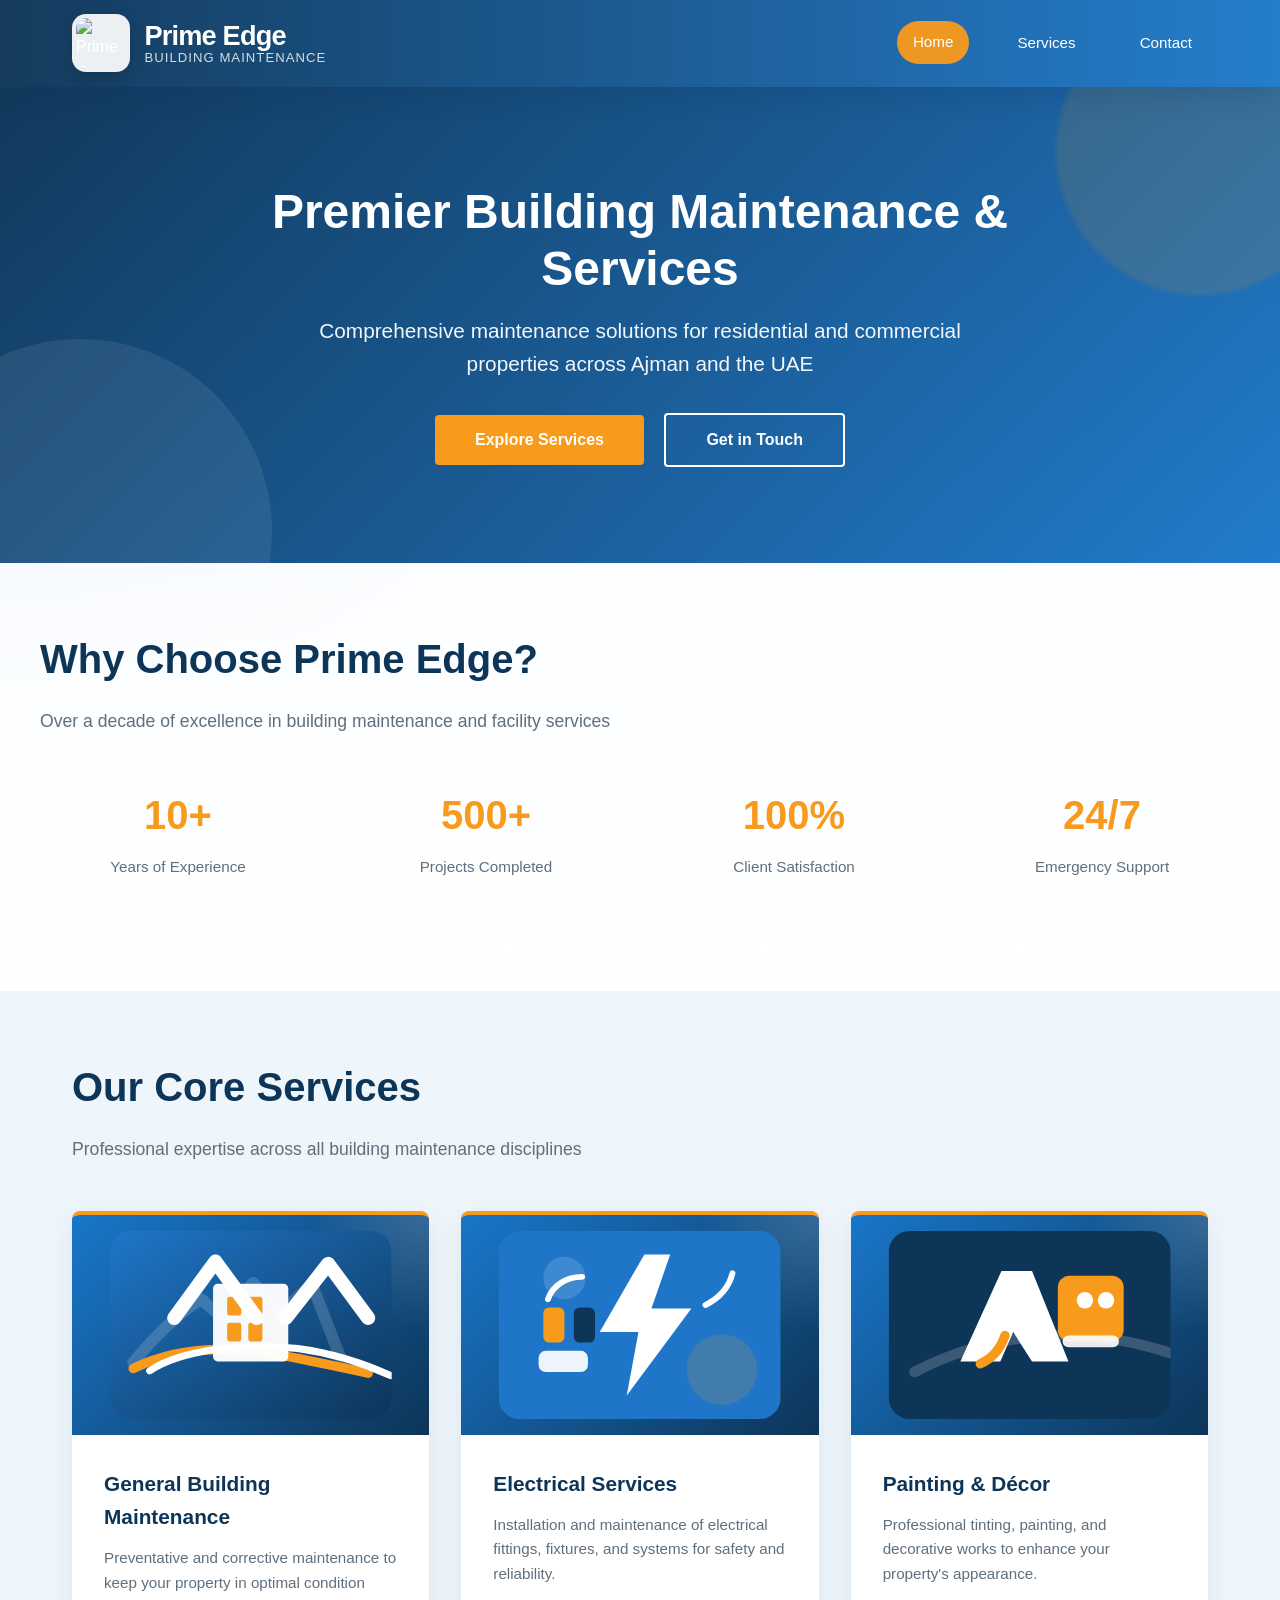
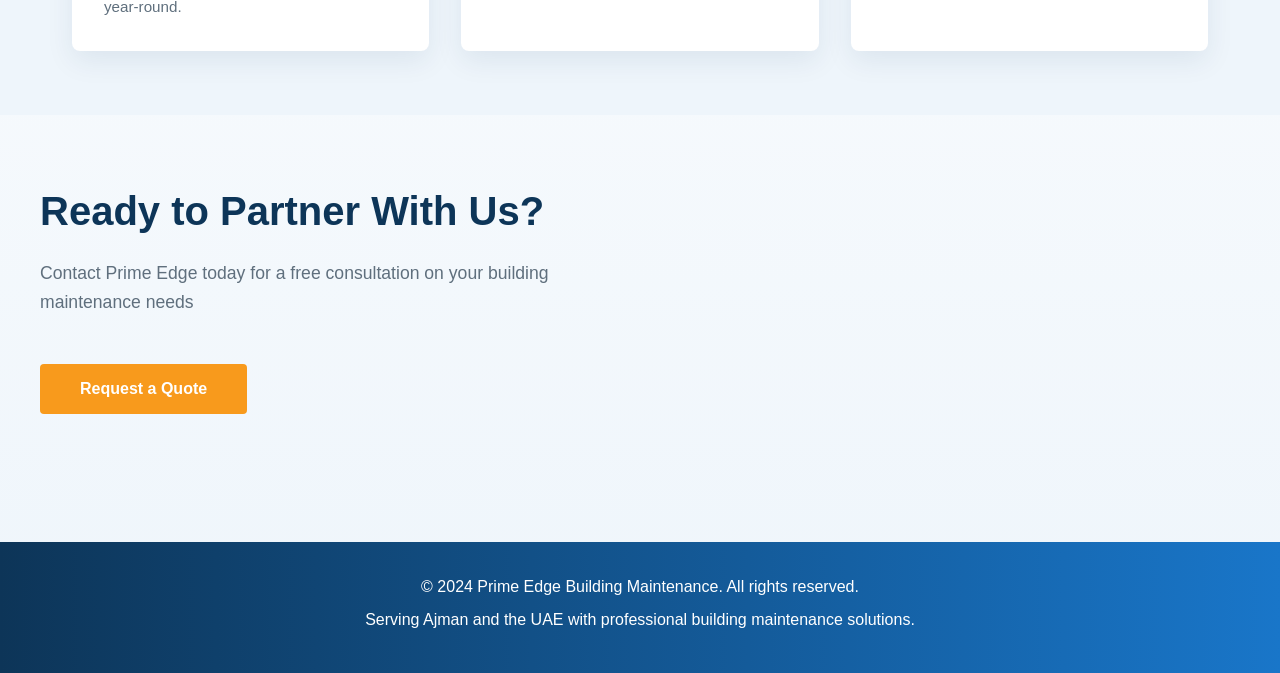
==== index.html @ 80a709a0 "Add files via upload" ====
<!DOCTYPE html>
<html lang="en">
<head>
    <meta charset="UTF-8">
    <meta name="viewport" content="width=device-width, initial-scale=1.0">
    <title>Prime Edge - Building Maintenance & Services in Ajman, UAE</title>
    <style>
        * {
            margin: 0;
            padding: 0;
            box-sizing: border-box;
        }

        :root {
            --primary-dark: #0d3558;
            --primary-blue: #1976c9;
            --accent-orange: #f89a1c;
            --accent-light: #ffb347;
            --text-dark: #183042;
            --text-light: #5f6f7d;
            --bg-light: #eef5fb;
            --bg-white: #ffffff;
            --border-color: #d7e3ee;
        }

        body {
            font-family: -apple-system, BlinkMacSystemFont, 'Segoe UI', 'Roboto', 'Oxygen', 'Ubuntu', 'Cantarell', sans-serif;
            line-height: 1.6;
            color: var(--text-dark);
            background:
                radial-gradient(circle at top left, rgba(25, 118, 201, 0.08), transparent 28%),
                radial-gradient(circle at top right, rgba(248, 154, 28, 0.1), transparent 22%),
                linear-gradient(180deg, #f7fbff 0%, #ffffff 42%, #eef5fb 100%);
        }

        header {
            background: linear-gradient(90deg, rgba(13, 53, 88, 0.97), rgba(25, 118, 201, 0.95));
            color: white;
            padding: 0.9rem 0;
            position: sticky;
            top: 0;
            z-index: 100;
            box-shadow: 0 8px 24px rgba(13, 53, 88, 0.18);
            backdrop-filter: blur(10px);
        }

        .header-content {
            max-width: 1200px;
            margin: 0 auto;
            padding: 0 2rem;
            display: flex;
            justify-content: space-between;
            align-items: center;
            gap: 1.5rem;
        }

        .logo {
            display: flex;
            align-items: center;
            gap: 0.9rem;
            min-width: 0;
        }

        .logo img {
            width: 58px;
            height: 58px;
            object-fit: contain;
            border-radius: 14px;
            background: rgba(255, 255, 255, 0.92);
            padding: 4px;
            box-shadow: 0 4px 16px rgba(0, 0, 0, 0.18);
        }

        .logo-text {
            display: flex;
            flex-direction: column;
            line-height: 1.05;
        }

        .logo-text span {
            font-size: 1.7rem;
            font-weight: 800;
            letter-spacing: -0.03em;
        }

        .logo-text small {
            font-size: 0.82rem;
            opacity: 0.82;
            letter-spacing: 0.08em;
            text-transform: uppercase;
        }

        nav {
            display: flex;
            gap: 2rem;
        }

        nav a {
            color: white;
            text-decoration: none;
            padding: 0.6rem 1rem;
            border-radius: 999px;
            transition: background 0.3s ease, transform 0.2s ease;
            cursor: pointer;
            border: none;
            background: none;
            font-size: 0.95rem;
        }

        nav a:hover, nav a.active {
            background: rgba(248, 154, 28, 0.95);
            transform: translateY(-1px);
        }

        .page {
            display: none;
            animation: fadeIn 0.3s ease-in;
        }

        .page.active {
            display: block;
        }

        @keyframes fadeIn {
            from { opacity: 0; }
            to { opacity: 1; }
        }

        /* Hero Section */
        .hero {
            position: relative;
            overflow: hidden;
            background:
                linear-gradient(135deg, rgba(13, 53, 88, 0.98) 0%, rgba(25, 118, 201, 0.96) 100%);
            color: white;
            padding: 6rem 2rem;
            text-align: center;
        }

        .hero::before,
        .hero::after {
            content: '';
            position: absolute;
            inset: auto;
            border-radius: 999px;
            pointer-events: none;
        }

        .hero::before {
            width: 18rem;
            height: 18rem;
            background: rgba(248, 154, 28, 0.13);
            right: -4rem;
            top: -5rem;
            filter: blur(2px);
        }

        .hero::after {
            width: 24rem;
            height: 24rem;
            background: rgba(255, 255, 255, 0.08);
            left: -7rem;
            bottom: -10rem;
        }

        .hero-content {
            position: relative;
            z-index: 1;
        }

        .hero-content {
            max-width: 900px;
            margin: 0 auto;
        }

        .hero h1 {
            font-size: 3rem;
            margin-bottom: 1rem;
            font-weight: 700;
            line-height: 1.2;
        }

        .hero p {
            font-size: 1.3rem;
            margin-bottom: 2rem;
            opacity: 0.95;
            max-width: 700px;
            margin-left: auto;
            margin-right: auto;
        }

        .cta-button {
            display: inline-block;
            background: var(--accent-orange);
            color: white;
            padding: 1rem 2.5rem;
            border-radius: 4px;
            text-decoration: none;
            font-weight: 600;
            border: none;
            cursor: pointer;
            transition: background 0.3s ease, transform 0.2s ease;
            font-size: 1rem;
        }

        .cta-button:hover {
            background: #d85a1b;
            transform: translateY(-2px);
        }

        .cta-button.secondary {
            background: transparent;
            border: 2px solid white;
            margin-left: 1rem;
        }

        .cta-button.secondary:hover {
            background: rgba(255,255,255,0.1);
        }

        /* Main Content */
        .container {
            max-width: 1200px;
            margin: 0 auto;
            padding: 0 2rem;
        }

        .section {
            padding: 4rem 0;
        }

        .section.alt-bg {
            background: var(--bg-light);
        }

        .section-title {
            font-size: 2.5rem;
            margin-bottom: 1rem;
            color: var(--primary-dark);
            font-weight: 700;
        }

        .section-subtitle {
            font-size: 1.1rem;
            color: var(--text-light);
            margin-bottom: 3rem;
            max-width: 600px;
        }

        /* Services Grid */
        .services-grid {
            display: grid;
            grid-template-columns: repeat(auto-fit, minmax(300px, 1fr));
            gap: 2rem;
            margin-top: 2rem;
        }

        .service-card {
            background: white;
            border-radius: 8px;
            overflow: hidden;
            box-shadow: 0 10px 28px rgba(13, 53, 88, 0.08);
            transition: transform 0.3s ease, box-shadow 0.3s ease;
            border-top: 4px solid var(--accent-orange);
        }

        .service-card:hover {
            transform: translateY(-4px);
            box-shadow: 0 8px 20px rgba(0,0,0,0.12);
        }

        .service-image {
            width: 100%;
            height: 220px;
            background:
                radial-gradient(circle at top right, rgba(255, 255, 255, 0.16), transparent 28%),
                linear-gradient(135deg, var(--primary-blue) 0%, var(--primary-dark) 100%);
            display: flex;
            align-items: center;
            justify-content: center;
            padding: 1rem;
        }

        .service-image svg {
            width: 100%;
            height: 100%;
            display: block;
        }

        .service-content {
            padding: 2rem;
        }

        .service-content h3 {
            color: var(--primary-dark);
            margin-bottom: 0.8rem;
            font-size: 1.3rem;
        }

        .service-content p {
            color: var(--text-light);
            font-size: 0.95rem;
            line-height: 1.6;
        }

        /* Quick Stats */
        .stats {
            display: grid;
            grid-template-columns: repeat(auto-fit, minmax(200px, 1fr));
            gap: 2rem;
            margin: 3rem 0;
        }

        .stat {
            text-align: center;
        }

        .stat-number {
            font-size: 2.5rem;
            font-weight: 700;
            color: var(--accent-orange);
            margin-bottom: 0.5rem;
        }

        .stat-label {
            color: var(--text-light);
            font-size: 0.95rem;
        }

        /* Contact Form */
        .contact-form {
            max-width: 600px;
            margin: 2rem 0;
        }

        .form-group {
            margin-bottom: 1.5rem;
        }

        .form-group label {
            display: block;
            margin-bottom: 0.5rem;
            color: var(--primary-dark);
            font-weight: 500;
        }

        .form-group input,
        .form-group textarea {
            width: 100%;
            padding: 0.8rem;
            border: 1px solid var(--border-color);
            border-radius: 4px;
            font-family: inherit;
            font-size: 1rem;
            transition: border-color 0.3s ease;
        }

        .form-group input:focus,
        .form-group textarea:focus {
            outline: none;
            border-color: var(--accent-orange);
            box-shadow: 0 0 0 2px rgba(232, 116, 47, 0.1);
        }

        .form-group textarea {
            resize: vertical;
            min-height: 120px;
        }

        /* Contact Info */
        .contact-info {
            display: grid;
            grid-template-columns: repeat(auto-fit, minmax(280px, 1fr));
            gap: 2rem;
            margin: 3rem 0;
        }

        .info-card {
            background: rgba(255, 255, 255, 0.9);
            padding: 2rem;
            border-radius: 14px;
            border: 1px solid rgba(25, 118, 201, 0.12);
            border-top: 3px solid var(--accent-orange);
            box-shadow: 0 8px 24px rgba(13, 53, 88, 0.06);
        }

        .info-card h3 {
            color: var(--primary-dark);
            margin-bottom: 1rem;
        }

        .info-card p {
            color: var(--text-light);
            margin-bottom: 0.5rem;
        }

        .info-card a {
            color: var(--accent-orange);
            text-decoration: none;
        }

        .info-card a:hover {
            text-decoration: underline;
        }

        /* Map */
        .map-container {
            margin-top: 2rem;
            border-radius: 14px;
            overflow: hidden;
            box-shadow: 0 12px 28px rgba(13, 53, 88, 0.1);
        }

        .map-container iframe {
            width: 100%;
            height: 400px;
            border: none;
        }

        /* Footer */
        footer {
            background: linear-gradient(90deg, var(--primary-dark), var(--primary-blue));
            color: white;
            text-align: center;
            padding: 2rem;
            margin-top: 4rem;
        }

        footer p {
            margin-bottom: 0.5rem;
        }

        footer a {
            color: var(--accent-orange);
            text-decoration: none;
        }

        footer a:hover {
            text-decoration: underline;
        }

        /* Responsive */
        @media (max-width: 768px) {
            .header-content {
                flex-direction: column;
            }

            .logo-text span {
                font-size: 1.4rem;
            }

            .hero h1 {
                font-size: 2rem;
            }

            .hero p {
                font-size: 1rem;
            }

            nav {
                gap: 0.5rem;
                flex-wrap: wrap;
                justify-content: center;
            }

            nav a {
                padding: 0.4rem 0.8rem;
                font-size: 0.85rem;
            }

            .section-title {
                font-size: 1.8rem;
            }

            .cta-button.secondary {
                display: block;
                margin-left: 0;
                margin-top: 1rem;
            }

            .two-column {
                grid-template-columns: 1fr;
                gap: 2rem;
            }
        }

        @media (max-width: 480px) {
            .hero {
                padding: 3rem 1rem;
            }

            .hero h1 {
                font-size: 1.5rem;
            }

            .section {
                padding: 2rem 0;
            }
        }

        .success-message {
            background: #d4edda;
            color: #155724;
            padding: 1rem;
            border-radius: 4px;
            margin-bottom: 1rem;
            display: none;
        }

        .two-column {
            display: grid;
            grid-template-columns: minmax(0, 1fr) minmax(0, 1fr);
            gap: 3rem;
            align-items: start;
        }

        .service-icon {
            color: white;
        }
    </style>
</head>
<body>
    <header>
        <div class="header-content">
            <div class="logo">
                <img src="logo.png" alt="Prime Edge logo">
                <div class="logo-text">
                    <span>Prime Edge</span>
                    <small>Building Maintenance</small>
                </div>
            </div>
            <nav>
                <a class="nav-link active" data-page="home">Home</a>
                <a class="nav-link" data-page="services">Services</a>
                <a class="nav-link" data-page="contact">Contact</a>
            </nav>
        </div>
    </header>

    <!-- HOME PAGE -->
    <div id="home" class="page active">
        <section class="hero">
            <div class="hero-content">
                <h1>Premier Building Maintenance & Services</h1>
                <p>Comprehensive maintenance solutions for residential and commercial properties across Ajman and the UAE</p>
                <button class="cta-button" onclick="showPage('services')">Explore Services</button>
                <button class="cta-button secondary" onclick="showPage('contact')">Get in Touch</button>
            </div>
        </section>

        <section class="section container">
            <h2 class="section-title">Why Choose Prime Edge?</h2>
            <p class="section-subtitle">Over a decade of excellence in building maintenance and facility services</p>
            
            <div class="stats">
                <div class="stat">
                    <div class="stat-number">10+</div>
                    <div class="stat-label">Years of Experience</div>
                </div>
                <div class="stat">
                    <div class="stat-number">500+</div>
                    <div class="stat-label">Projects Completed</div>
                </div>
                <div class="stat">
                    <div class="stat-number">100%</div>
                    <div class="stat-label">Client Satisfaction</div>
                </div>
                <div class="stat">
                    <div class="stat-number">24/7</div>
                    <div class="stat-label">Emergency Support</div>
                </div>
            </div>
        </section>

        <section class="section alt-bg">
            <div class="container">
                <h2 class="section-title">Our Core Services</h2>
                <p class="section-subtitle">Professional expertise across all building maintenance disciplines</p>
                
                <div class="services-grid">
                    <div class="service-card">
                        <div class="service-image">
                            <svg class="service-icon" viewBox="0 0 240 160" aria-hidden="true">
                                <use href="#icon-building"></use>
                            </svg>
                        </div>
                        <div class="service-content">
                            <h3>General Building Maintenance</h3>
                            <p>Preventative and corrective maintenance to keep your property in optimal condition year-round.</p>
                        </div>
                    </div>

                    <div class="service-card">
                        <div class="service-image">
                            <svg class="service-icon" viewBox="0 0 240 160" aria-hidden="true">
                                <use href="#icon-electrical"></use>
                            </svg>
                        </div>
                        <div class="service-content">
                            <h3>Electrical Services</h3>
                            <p>Installation and maintenance of electrical fittings, fixtures, and systems for safety and reliability.</p>
                        </div>
                    </div>

                    <div class="service-card">
                        <div class="service-image">
                            <svg class="service-icon" viewBox="0 0 240 160" aria-hidden="true">
                                <use href="#icon-decor"></use>
                            </svg>
                        </div>
                        <div class="service-content">
                            <h3>Painting & Décor</h3>
                            <p>Professional tinting, painting, and decorative works to enhance your property's appearance.</p>
                        </div>
                    </div>
                </div>
            </div>
        </section>

        <section class="section container">
            <h2 class="section-title">Ready to Partner With Us?</h2>
            <p class="section-subtitle">Contact Prime Edge today for a free consultation on your building maintenance needs</p>
            <button class="cta-button" onclick="showPage('contact')">Request a Quote</button>
        </section>
    </div>

    <!-- SERVICES PAGE -->
    <div id="services" class="page">
        <section class="hero">
            <div class="hero-content">
                <h1>Our Comprehensive Services</h1>
                <p>Full-spectrum building maintenance and facility services tailored to your needs</p>
            </div>
        </section>

        <section class="section container">
            <h2 class="section-title">Complete Service Portfolio</h2>
            <p class="section-subtitle">Professional solutions for every aspect of building maintenance</p>
            
            <div class="services-grid">
                <div class="service-card">
                    <div class="service-image">
                        <svg class="service-icon" viewBox="0 0 240 160" aria-hidden="true">
                            <use href="#icon-building"></use>
                        </svg>
                    </div>
                    <div class="service-content">
                        <h3>Buildings Maintenance</h3>
                        <p>Comprehensive maintenance programs including structural inspections, repairs, and preventative services to extend your property's lifespan.</p>
                    </div>
                </div>

                <div class="service-card">
                    <div class="service-image">
                        <svg class="service-icon" viewBox="0 0 240 160" aria-hidden="true">
                            <use href="#icon-electrical"></use>
                        </svg>
                    </div>
                    <div class="service-content">
                        <h3>Electrical Fittings & Fixtures</h3>
                        <p>Expert installation and maintenance of lighting, switches, outlets, and all electrical components for safety and efficiency.</p>
                    </div>
                </div>

                <div class="service-card">
                    <div class="service-image">
                        <svg class="service-icon" viewBox="0 0 240 160" aria-hidden="true">
                            <use href="#icon-decor"></use>
                        </svg>
                    </div>
                    <div class="service-content">
                        <h3>Décor Works</h3>
                        <p>Interior and exterior decorative services including design consultation, material selection, and professional installation.</p>
                    </div>
                </div>

                <div class="service-card">
                    <div class="service-image">
                        <svg class="service-icon" viewBox="0 0 240 160" aria-hidden="true">
                            <use href="#icon-electromechanical"></use>
                        </svg>
                    </div>
                    <div class="service-content">
                        <h3>Electromechanical Equipment</h3>
                        <p>Installation and maintenance of complex electromechanical systems, ensuring optimal performance and compliance with standards.</p>
                    </div>
                </div>

                <div class="service-card">
                    <div class="service-image">
                        <svg class="service-icon" viewBox="0 0 240 160" aria-hidden="true">
                            <use href="#icon-tiling"></use>
                        </svg>
                    </div>
                    <div class="service-content">
                        <h3>Floor & Wall Tiling Works</h3>
                        <p>Professional tiling installation in kitchens, bathrooms, and living areas with precision craftsmanship and quality finishes.</p>
                    </div>
                </div>

                <div class="service-card">
                    <div class="service-image">
                        <svg class="service-icon" viewBox="0 0 240 160" aria-hidden="true">
                            <use href="#icon-ac"></use>
                        </svg>
                    </div>
                    <div class="service-content">
                        <h3>Air-Conditioning & Cooling Systems</h3>
                        <p>Complete repair and maintenance of AC units, cooling equipment, and central air conditioning systems for comfort and efficiency.</p>
                    </div>
                </div>

                <div class="service-card">
                    <div class="service-image">
                        <svg class="service-icon" viewBox="0 0 240 160" aria-hidden="true">
                            <use href="#icon-plumbing"></use>
                        </svg>
                    </div>
                    <div class="service-content">
                        <h3>Sanitary Installation & Plumbing</h3>
                        <p>Expert installation and repair of pipes, fixtures, and sanitary systems with focus on quality and durability.</p>
                    </div>
                </div>

                <div class="service-card">
                    <div class="service-image">
                        <svg class="service-icon" viewBox="0 0 240 160" aria-hidden="true">
                            <use href="#icon-painting"></use>
                        </svg>
                    </div>
                    <div class="service-content">
                        <h3>Painting & Tinting Works</h3>
                        <p>Professional painting and tinting services for interior and exterior surfaces, transforming spaces with precision and expertise.</p>
                    </div>
                </div>

                <div class="service-card">
                    <div class="service-image">
                        <svg class="service-icon" viewBox="0 0 240 160" aria-hidden="true">
                            <use href="#icon-waterproofing"></use>
                        </svg>
                    </div>
                    <div class="service-content">
                        <h3>Waterproofing & Repairs</h3>
                        <p>Advanced waterproofing membranes, chemical injections, epoxy flooring, and concrete repairs to protect structural integrity.</p>
                    </div>
                </div>
            </div>
        </section>

        <section class="section alt-bg">
            <div class="container">
                <h2 class="section-title">Why Our Services Stand Out</h2>
                <div class="stats">
                    <div class="stat">
                        <div class="stat-number">9</div>
                        <div class="stat-label">Service Categories</div>
                    </div>
                    <div class="stat">
                        <div class="stat-number">15+</div>
                        <div class="stat-label">Specialized Technicians</div>
                    </div>
                    <div class="stat">
                        <div class="stat-number">24hrs</div>
                        <div class="stat-label">Response Time</div>
                    </div>
                    <div class="stat">
                        <div class="stat-number">✓</div>
                        <div class="stat-label">Quality Guaranteed</div>
                    </div>
                </div>
            </div>
        </section>

        <section class="section container">
            <h2 class="section-title">Need a Custom Solution?</h2>
            <p class="section-subtitle">Contact us to discuss your specific maintenance requirements</p>
            <button class="cta-button" onclick="showPage('contact')">Contact Our Team</button>
        </section>
    </div>

    <!-- CONTACT PAGE -->
    <div id="contact" class="page">
        <section class="hero">
            <div class="hero-content">
                <h1>Get In Touch</h1>
                <p>We're here to help with your building maintenance needs</p>
            </div>
        </section>

        <section class="section container">
            <div class="two-column">
                <div>
                    <h2 class="section-title">Contact Information</h2>
                    
                    <div class="contact-info">
                        <div class="info-card">
                            <h3>📍 Address</h3>
                            <p>Yahya Building, Office-23</p>
                            <p>City Center Sector</p>
                            <p>Nakheel 1, Ajman, UAE</p>
                        </div>

                        <div class="info-card">
                            <h3>📞 Phone</h3>
                            <p><a href="tel:+971501870878">+971-501870878</a></p>
                            <p><a href="tel:0526540566">052-654-0566</a></p>
                        </div>

                        <div class="info-card">
                            <h3>✉️ Email</h3>
                            <p><a href="mailto:primeedge.contracts@gmail.com">primeedge.contracts@gmail.com</a></p>
                        </div>

                        <div class="info-card">
                            <h3>🌐 Website</h3>
                            <p><a href="https://www.primeedge.com" target="_blank">www.primeedge.com</a></p>
                        </div>
                    </div>

                    <h3 style="color: var(--primary-dark); margin-top: 2rem; margin-bottom: 1rem;">Business Hours</h3>
                    <p style="color: var(--text-light);">Saturday - Thursday: 8:00 AM - 6:00 PM</p>
                    <p style="color: var(--text-light);">Friday: 9:00 AM - 5:00 PM</p>
                    <p style="color: var(--text-light); margin-top: 1rem;"><strong>Emergency Support Available 24/7</strong></p>
                </div>

                <div>
                    <h2 class="section-title">Send us a Message</h2>
                    <div class="success-message" id="successMessage">
                        Thank you! Your message has been sent successfully. We'll be in touch soon.
                    </div>
                    <form class="contact-form" onsubmit="handleFormSubmit(event)">
                        <div class="form-group">
                            <label for="name">Your Name *</label>
                            <input type="text" id="name" name="name" required>
                        </div>
                        
                        <div class="form-group">
                            <label for="email">Email Address *</label>
                            <input type="email" id="email" name="email" required>
                        </div>
                        
                        <div class="form-group">
                            <label for="phone">Phone Number</label>
                            <input type="tel" id="phone" name="phone">
                        </div>
                        
                        <div class="form-group">
                            <label for="subject">Subject *</label>
                            <input type="text" id="subject" name="subject" required>
                        </div>
                        
                        <div class="form-group">
                            <label for="message">Message *</label>
                            <textarea id="message" name="message" required></textarea>
                        </div>
                        
                        <button type="submit" class="cta-button">Send Message</button>
                    </form>
                </div>
            </div>
        </section>

        <section class="section alt-bg">
            <div class="container">
                <h2 class="section-title">Our Location</h2>
                <div class="map-container">
                    <iframe src="https://www.google.com/maps/embed?pb=!1m18!1m12!1m3!1d3632.3142697374866!2d55.39769!3d25.37721!2m3!1f0!2f0!3f0!3m2!1i1024!2i768!4f13.1!3m3!1m2!1s0x3ef5f6e6e6e6e6e7%3A0x7e7e7e7e7e7e7e7e!2sCity%20Center%20Sector%2C%20Ajman!5e0!3m2!1sen!2sae!4v1234567890" allowfullscreen="" loading="lazy" referrerpolicy="no-referrer-when-downgrade"></iframe>
                </div>
            </div>
        </section>
    </div>

    <footer>
        <p>&copy; 2024 Prime Edge Building Maintenance. All rights reserved.</p>
        <p>Serving Ajman and the UAE with professional building maintenance solutions.</p>
    </footer>

    <svg aria-hidden="true" focusable="false" width="0" height="0" style="position:absolute; left:-9999px; overflow:hidden;">
        <symbol id="icon-building" viewBox="0 0 240 160">
            <defs>
                <linearGradient id="buildingSky" x1="0" y1="0" x2="1" y2="1">
                    <stop offset="0%" stop-color="#1f76c9"/>
                    <stop offset="100%" stop-color="#0d3558"/>
                </linearGradient>
            </defs>
            <rect width="240" height="160" rx="18" fill="url(#buildingSky)"/>
            <path d="M20 112c18-22 36-40 58-54l20 18 24-32 23 26 27-25 26 67" fill="none" stroke="rgba(255,255,255,0.16)" stroke-width="10" stroke-linecap="round" stroke-linejoin="round"/>
            <path d="M20 117c25-12 53-17 82-16 30 1 58 7 118 20" fill="none" stroke="#f89a1c" stroke-width="8" stroke-linecap="round"/>
            <rect x="88" y="45" width="64" height="66" rx="4" fill="rgba(255,255,255,0.96)"/>
            <rect x="100" y="56" width="12" height="16" rx="2" fill="#f89a1c"/>
            <rect x="118" y="56" width="12" height="16" rx="2" fill="#f89a1c"/>
            <rect x="100" y="78" width="12" height="16" rx="2" fill="#f89a1c"/>
            <rect x="118" y="78" width="12" height="16" rx="2" fill="#f89a1c"/>
            <path d="M55 74 90 26l35 48" fill="none" stroke="white" stroke-width="12" stroke-linecap="round" stroke-linejoin="round"/>
            <path d="M150 74 186 28l34 46" fill="none" stroke="white" stroke-width="12" stroke-linecap="round" stroke-linejoin="round"/>
            <path d="M34 119c27-18 80-24 126-19 30 4 55 12 79 23" fill="none" stroke="white" stroke-width="6" stroke-linecap="round"/>
        </symbol>

        <symbol id="icon-electrical" viewBox="0 0 240 160">
            <rect width="240" height="160" rx="18" fill="#1f76c9"/>
            <circle cx="56" cy="40" r="18" fill="rgba(255,255,255,0.14)"/>
            <circle cx="190" cy="118" r="30" fill="rgba(248,154,28,0.16)"/>
            <path d="M124 20 86 86h33l-10 54 55-74h-34l16-46z" fill="#ffffff"/>
            <rect x="34" y="102" width="42" height="18" rx="6" fill="rgba(255,255,255,0.92)"/>
            <rect x="38" y="65" width="18" height="30" rx="5" fill="#f89a1c"/>
            <rect x="64" y="65" width="18" height="30" rx="5" fill="#0d3558"/>
            <path d="M42 58c4-12 16-19 29-19" fill="none" stroke="#ffffff" stroke-width="5" stroke-linecap="round"/>
            <path d="M199 36c-3 12-11 21-23 27" fill="none" stroke="#ffffff" stroke-width="5" stroke-linecap="round"/>
        </symbol>

        <symbol id="icon-decor" viewBox="0 0 240 160">
            <rect width="240" height="160" rx="18" fill="#0d3558"/>
            <path d="M22 120c38-20 82-31 128-31 29 0 59 5 90 15" fill="none" stroke="rgba(255,255,255,0.18)" stroke-width="9" stroke-linecap="round"/>
            <path d="M96 34 61 111h34l11-25 16 25h31L122 34z" fill="#ffffff"/>
            <rect x="144" y="38" width="56" height="56" rx="10" fill="#f89a1c"/>
            <circle cx="167" cy="59" r="7" fill="#ffffff"/>
            <circle cx="185" cy="59" r="7" fill="#ffffff"/>
            <rect x="148" y="89" width="48" height="10" rx="5" fill="rgba(255,255,255,0.9)"/>
            <path d="M78 113c9-4 17-12 21-24" fill="none" stroke="#f89a1c" stroke-width="8" stroke-linecap="round"/>
        </symbol>

        <symbol id="icon-electromechanical" viewBox="0 0 240 160">
            <rect width="240" height="160" rx="18" fill="#1976c9"/>
            <circle cx="120" cy="80" r="37" fill="#ffffff"/>
            <circle cx="120" cy="80" r="17" fill="#f89a1c"/>
            <g fill="#0d3558">
                <rect x="116" y="28" width="8" height="22" rx="4"/>
                <rect x="116" y="110" width="8" height="22" rx="4"/>
                <rect x="28" y="76" width="22" height="8" rx="4"/>
                <rect x="190" y="76" width="22" height="8" rx="4"/>
            </g>
            <g fill="rgba(255,255,255,0.92)">
                <rect x="114" y="18" width="12" height="16" rx="4"/>
                <rect x="114" y="126" width="12" height="16" rx="4"/>
                <rect x="18" y="72" width="16" height="16" rx="4"/>
                <rect x="206" y="72" width="16" height="16" rx="4"/>
            </g>
            <path d="M70 82c12-16 26-24 50-24 21 0 39 7 53 24" fill="none" stroke="#f89a1c" stroke-width="7" stroke-linecap="round"/>
        </symbol>

        <symbol id="icon-tiling" viewBox="0 0 240 160">
            <rect width="240" height="160" rx="18" fill="#0d3558"/>
            <rect x="44" y="30" width="66" height="66" rx="8" fill="#ffffff"/>
            <rect x="130" y="30" width="66" height="66" rx="8" fill="#f89a1c"/>
            <rect x="44" y="116" width="66" height="22" rx="8" fill="#f89a1c"/>
            <rect x="130" y="116" width="66" height="22" rx="8" fill="#ffffff"/>
            <path d="M62 30v66M95 30v66M44 62h66M130 62h66M62 116v22M95 116v22M130 127h66" fill="none" stroke="rgba(13,53,88,0.2)" stroke-width="5"/>
            <path d="M30 118c24-14 49-21 75-21 47 0 91 10 105 16" fill="none" stroke="rgba(255,255,255,0.45)" stroke-width="7" stroke-linecap="round"/>
        </symbol>

        <symbol id="icon-ac" viewBox="0 0 240 160">
            <rect width="240" height="160" rx="18" fill="#1976c9"/>
            <rect x="44" y="34" width="152" height="52" rx="18" fill="#ffffff"/>
            <rect x="58" y="46" width="124" height="8" rx="4" fill="#0d3558"/>
            <rect x="58" y="60" width="92" height="8" rx="4" fill="#f89a1c"/>
            <path d="M64 112c12-10 22-10 34 0s22 10 34 0 22-10 34 0 22 10 34 0" fill="none" stroke="#ffffff" stroke-width="7" stroke-linecap="round"/>
            <path d="M84 94c-10 8-15 17-15 28" fill="none" stroke="#f89a1c" stroke-width="6" stroke-linecap="round"/>
            <path d="M120 94c-10 8-15 17-15 28" fill="none" stroke="#ffffff" stroke-width="6" stroke-linecap="round"/>
            <path d="M156 94c-10 8-15 17-15 28" fill="none" stroke="#f89a1c" stroke-width="6" stroke-linecap="round"/>
        </symbol>

        <symbol id="icon-plumbing" viewBox="0 0 240 160">
            <rect width="240" height="160" rx="18" fill="#0d3558"/>
            <path d="M82 38c0-18 14-30 38-30s38 12 38 30c0 31-38 54-38 54S82 69 82 38z" fill="#f89a1c"/>
            <path d="M120 30c-9 12-14 21-14 29 0 8 6 15 14 15s14-7 14-15c0-8-5-17-14-29z" fill="#ffffff"/>
            <path d="M180 76c12 0 22 10 22 22 0 22-22 40-22 40s-22-18-22-40c0-12 10-22 22-22z" fill="#1976c9"/>
            <path d="M176 55h-24c-8 0-14 6-14 14v10" fill="none" stroke="#ffffff" stroke-width="8" stroke-linecap="round"/>
            <path d="M42 124h54c12 0 22-10 22-22V86" fill="none" stroke="#f89a1c" stroke-width="8" stroke-linecap="round"/>
            <circle cx="180" cy="98" r="10" fill="#ffffff"/>
        </symbol>

        <symbol id="icon-painting" viewBox="0 0 240 160">
            <rect width="240" height="160" rx="18" fill="#1976c9"/>
            <path d="M52 112h114l-12 18H52z" fill="#ffffff"/>
            <path d="M168 48h20l20 20-12 12-20-20z" fill="#f89a1c"/>
            <rect x="158" y="32" width="16" height="64" rx="8" fill="#ffffff"/>
            <rect x="52" y="42" width="70" height="16" rx="8" fill="#f89a1c"/>
            <rect x="52" y="64" width="58" height="16" rx="8" fill="#ffffff"/>
            <path d="M46 124c20-8 33-20 40-36" fill="none" stroke="#0d3558" stroke-width="8" stroke-linecap="round"/>
            <path d="M28 78h82" fill="none" stroke="rgba(255,255,255,0.3)" stroke-width="7" stroke-linecap="round"/>
        </symbol>

        <symbol id="icon-waterproofing" viewBox="0 0 240 160">
            <rect width="240" height="160" rx="18" fill="#0d3558"/>
            <path d="M120 24 70 46v36c0 34 20 58 50 74 30-16 50-40 50-74V46z" fill="#1976c9"/>
            <path d="M120 42 88 56v22c0 24 11 41 32 53 21-12 32-29 32-53V56z" fill="#ffffff"/>
            <path d="M120 58c-10 12-16 22-16 32 0 8 7 14 16 14s16-6 16-14c0-10-6-20-16-32z" fill="#f89a1c"/>
            <path d="M60 124c17-7 38-10 60-10s43 3 60 10" fill="none" stroke="#ffffff" stroke-width="7" stroke-linecap="round"/>
            <path d="M42 46c11-8 22-12 33-12" fill="none" stroke="rgba(248,154,28,0.9)" stroke-width="7" stroke-linecap="round"/>
        </symbol>
    </svg>

    <script>
        function showPage(pageId) {
            // Hide all pages
            document.querySelectorAll('.page').forEach(page => {
                page.classList.remove('active');
            });

            // Remove active class from nav links
            document.querySelectorAll('.nav-link').forEach(link => {
                link.classList.remove('active');
            });

            // Show selected page
            document.getElementById(pageId).classList.add('active');

            // Set active nav link
            document.querySelector(`[data-page="${pageId}"]`).classList.add('active');

            // Scroll to top
            window.scrollTo(0, 0);
        }

        // Navigation click handlers
        document.querySelectorAll('.nav-link').forEach(link => {
            link.addEventListener('click', (e) => {
                e.preventDefault();
                showPage(link.dataset.page);
            });
        });

        // Form submission handler
        function handleFormSubmit(event) {
            event.preventDefault();
            
            const name = document.getElementById('name').value;
            const email = document.getElementById('email').value;
            const subject = document.getElementById('subject').value;
            const message = document.getElementById('message').value;

            // Show success message
            document.getElementById('successMessage').style.display = 'block';

            // Reset form
            event.target.reset();

            // Hide success message after 5 seconds
            setTimeout(() => {
                document.getElementById('successMessage').style.display = 'none';
            }, 5000);
        }
    </script>
</body>
</html>
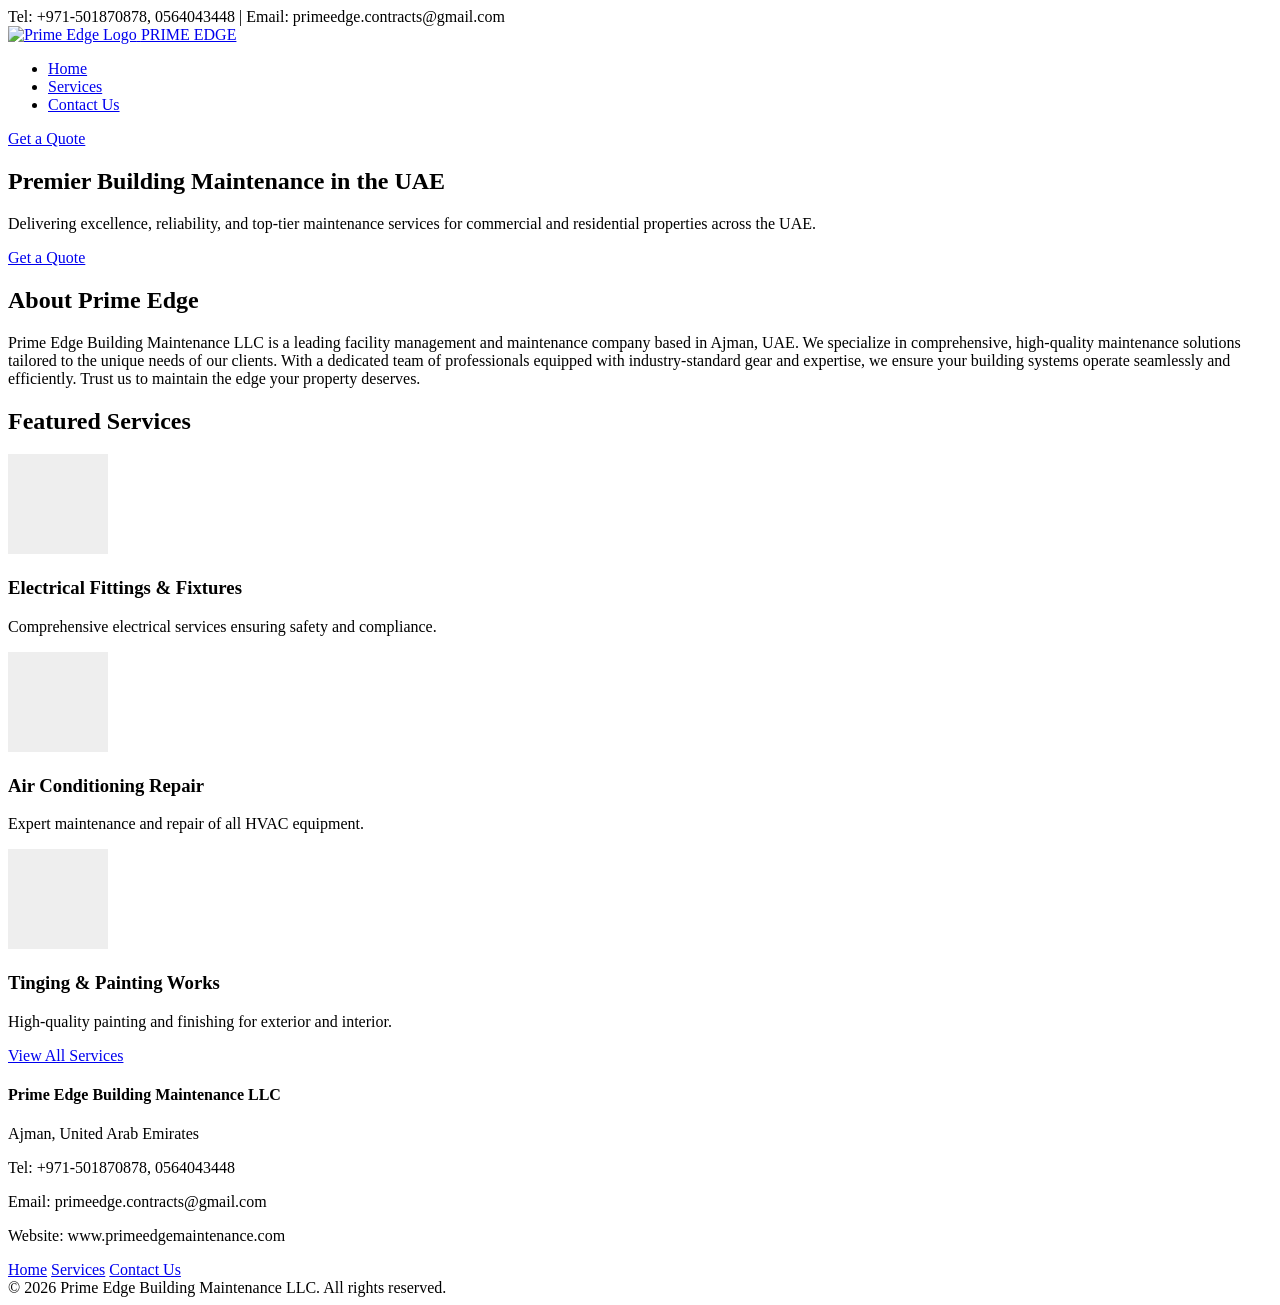
==== commit 4ef5032a: "Add files via upload" ====
--- a/index.html
+++ b/index.html
@@ -3,1044 +3,99 @@
 <head>
     <meta charset="UTF-8">
     <meta name="viewport" content="width=device-width, initial-scale=1.0">
-    <title>Prime Edge - Building Maintenance & Services in Ajman, UAE</title>
-    <style>
-        * {
-            margin: 0;
-            padding: 0;
-            box-sizing: border-box;
-        }
-
-        :root {
-            --primary-dark: #0d3558;
-            --primary-blue: #1976c9;
-            --accent-orange: #f89a1c;
-            --accent-light: #ffb347;
-            --text-dark: #183042;
-            --text-light: #5f6f7d;
-            --bg-light: #eef5fb;
-            --bg-white: #ffffff;
-            --border-color: #d7e3ee;
-        }
-
-        body {
-            font-family: -apple-system, BlinkMacSystemFont, 'Segoe UI', 'Roboto', 'Oxygen', 'Ubuntu', 'Cantarell', sans-serif;
-            line-height: 1.6;
-            color: var(--text-dark);
-            background:
-                radial-gradient(circle at top left, rgba(25, 118, 201, 0.08), transparent 28%),
-                radial-gradient(circle at top right, rgba(248, 154, 28, 0.1), transparent 22%),
-                linear-gradient(180deg, #f7fbff 0%, #ffffff 42%, #eef5fb 100%);
-        }
-
-        header {
-            background: linear-gradient(90deg, rgba(13, 53, 88, 0.97), rgba(25, 118, 201, 0.95));
-            color: white;
-            padding: 0.9rem 0;
-            position: sticky;
-            top: 0;
-            z-index: 100;
-            box-shadow: 0 8px 24px rgba(13, 53, 88, 0.18);
-            backdrop-filter: blur(10px);
-        }
-
-        .header-content {
-            max-width: 1200px;
-            margin: 0 auto;
-            padding: 0 2rem;
-            display: flex;
-            justify-content: space-between;
-            align-items: center;
-            gap: 1.5rem;
-        }
-
-        .logo {
-            display: flex;
-            align-items: center;
-            gap: 0.9rem;
-            min-width: 0;
-        }
-
-        .logo img {
-            width: 58px;
-            height: 58px;
-            object-fit: contain;
-            border-radius: 14px;
-            background: rgba(255, 255, 255, 0.92);
-            padding: 4px;
-            box-shadow: 0 4px 16px rgba(0, 0, 0, 0.18);
-        }
-
-        .logo-text {
-            display: flex;
-            flex-direction: column;
-            line-height: 1.05;
-        }
-
-        .logo-text span {
-            font-size: 1.7rem;
-            font-weight: 800;
-            letter-spacing: -0.03em;
-        }
-
-        .logo-text small {
-            font-size: 0.82rem;
-            opacity: 0.82;
-            letter-spacing: 0.08em;
-            text-transform: uppercase;
-        }
-
-        nav {
-            display: flex;
-            gap: 2rem;
-        }
-
-        nav a {
-            color: white;
-            text-decoration: none;
-            padding: 0.6rem 1rem;
-            border-radius: 999px;
-            transition: background 0.3s ease, transform 0.2s ease;
-            cursor: pointer;
-            border: none;
-            background: none;
-            font-size: 0.95rem;
-        }
-
-        nav a:hover, nav a.active {
-            background: rgba(248, 154, 28, 0.95);
-            transform: translateY(-1px);
-        }
-
-        .page {
-            display: none;
-            animation: fadeIn 0.3s ease-in;
-        }
-
-        .page.active {
-            display: block;
-        }
-
-        @keyframes fadeIn {
-            from { opacity: 0; }
-            to { opacity: 1; }
-        }
-
-        /* Hero Section */
-        .hero {
-            position: relative;
-            overflow: hidden;
-            background:
-                linear-gradient(135deg, rgba(13, 53, 88, 0.98) 0%, rgba(25, 118, 201, 0.96) 100%);
-            color: white;
-            padding: 6rem 2rem;
-            text-align: center;
-        }
-
-        .hero::before,
-        .hero::after {
-            content: '';
-            position: absolute;
-            inset: auto;
-            border-radius: 999px;
-            pointer-events: none;
-        }
-
-        .hero::before {
-            width: 18rem;
-            height: 18rem;
-            background: rgba(248, 154, 28, 0.13);
-            right: -4rem;
-            top: -5rem;
-            filter: blur(2px);
-        }
-
-        .hero::after {
-            width: 24rem;
-            height: 24rem;
-            background: rgba(255, 255, 255, 0.08);
-            left: -7rem;
-            bottom: -10rem;
-        }
-
-        .hero-content {
-            position: relative;
-            z-index: 1;
-        }
-
-        .hero-content {
-            max-width: 900px;
-            margin: 0 auto;
-        }
-
-        .hero h1 {
-            font-size: 3rem;
-            margin-bottom: 1rem;
-            font-weight: 700;
-            line-height: 1.2;
-        }
-
-        .hero p {
-            font-size: 1.3rem;
-            margin-bottom: 2rem;
-            opacity: 0.95;
-            max-width: 700px;
-            margin-left: auto;
-            margin-right: auto;
-        }
-
-        .cta-button {
-            display: inline-block;
-            background: var(--accent-orange);
-            color: white;
-            padding: 1rem 2.5rem;
-            border-radius: 4px;
-            text-decoration: none;
-            font-weight: 600;
-            border: none;
-            cursor: pointer;
-            transition: background 0.3s ease, transform 0.2s ease;
-            font-size: 1rem;
-        }
-
-        .cta-button:hover {
-            background: #d85a1b;
-            transform: translateY(-2px);
-        }
-
-        .cta-button.secondary {
-            background: transparent;
-            border: 2px solid white;
-            margin-left: 1rem;
-        }
-
-        .cta-button.secondary:hover {
-            background: rgba(255,255,255,0.1);
-        }
-
-        /* Main Content */
-        .container {
-            max-width: 1200px;
-            margin: 0 auto;
-            padding: 0 2rem;
-        }
-
-        .section {
-            padding: 4rem 0;
-        }
-
-        .section.alt-bg {
-            background: var(--bg-light);
-        }
-
-        .section-title {
-            font-size: 2.5rem;
-            margin-bottom: 1rem;
-            color: var(--primary-dark);
-            font-weight: 700;
-        }
-
-        .section-subtitle {
-            font-size: 1.1rem;
-            color: var(--text-light);
-            margin-bottom: 3rem;
-            max-width: 600px;
-        }
-
-        /* Services Grid */
-        .services-grid {
-            display: grid;
-            grid-template-columns: repeat(auto-fit, minmax(300px, 1fr));
-            gap: 2rem;
-            margin-top: 2rem;
-        }
-
-        .service-card {
-            background: white;
-            border-radius: 8px;
-            overflow: hidden;
-            box-shadow: 0 10px 28px rgba(13, 53, 88, 0.08);
-            transition: transform 0.3s ease, box-shadow 0.3s ease;
-            border-top: 4px solid var(--accent-orange);
-        }
-
-        .service-card:hover {
-            transform: translateY(-4px);
-            box-shadow: 0 8px 20px rgba(0,0,0,0.12);
-        }
-
-        .service-image {
-            width: 100%;
-            height: 220px;
-            background:
-                radial-gradient(circle at top right, rgba(255, 255, 255, 0.16), transparent 28%),
-                linear-gradient(135deg, var(--primary-blue) 0%, var(--primary-dark) 100%);
-            display: flex;
-            align-items: center;
-            justify-content: center;
-            padding: 1rem;
-        }
-
-        .service-image svg {
-            width: 100%;
-            height: 100%;
-            display: block;
-        }
-
-        .service-content {
-            padding: 2rem;
-        }
-
-        .service-content h3 {
-            color: var(--primary-dark);
-            margin-bottom: 0.8rem;
-            font-size: 1.3rem;
-        }
-
-        .service-content p {
-            color: var(--text-light);
-            font-size: 0.95rem;
-            line-height: 1.6;
-        }
-
-        /* Quick Stats */
-        .stats {
-            display: grid;
-            grid-template-columns: repeat(auto-fit, minmax(200px, 1fr));
-            gap: 2rem;
-            margin: 3rem 0;
-        }
-
-        .stat {
-            text-align: center;
-        }
-
-        .stat-number {
-            font-size: 2.5rem;
-            font-weight: 700;
-            color: var(--accent-orange);
-            margin-bottom: 0.5rem;
-        }
-
-        .stat-label {
-            color: var(--text-light);
-            font-size: 0.95rem;
-        }
-
-        /* Contact Form */
-        .contact-form {
-            max-width: 600px;
-            margin: 2rem 0;
-        }
-
-        .form-group {
-            margin-bottom: 1.5rem;
-        }
-
-        .form-group label {
-            display: block;
-            margin-bottom: 0.5rem;
-            color: var(--primary-dark);
-            font-weight: 500;
-        }
-
-        .form-group input,
-        .form-group textarea {
-            width: 100%;
-            padding: 0.8rem;
-            border: 1px solid var(--border-color);
-            border-radius: 4px;
-            font-family: inherit;
-            font-size: 1rem;
-            transition: border-color 0.3s ease;
-        }
-
-        .form-group input:focus,
-        .form-group textarea:focus {
-            outline: none;
-            border-color: var(--accent-orange);
-            box-shadow: 0 0 0 2px rgba(232, 116, 47, 0.1);
-        }
-
-        .form-group textarea {
-            resize: vertical;
-            min-height: 120px;
-        }
-
-        /* Contact Info */
-        .contact-info {
-            display: grid;
-            grid-template-columns: repeat(auto-fit, minmax(280px, 1fr));
-            gap: 2rem;
-            margin: 3rem 0;
-        }
-
-        .info-card {
-            background: rgba(255, 255, 255, 0.9);
-            padding: 2rem;
-            border-radius: 14px;
-            border: 1px solid rgba(25, 118, 201, 0.12);
-            border-top: 3px solid var(--accent-orange);
-            box-shadow: 0 8px 24px rgba(13, 53, 88, 0.06);
-        }
-
-        .info-card h3 {
-            color: var(--primary-dark);
-            margin-bottom: 1rem;
-        }
-
-        .info-card p {
-            color: var(--text-light);
-            margin-bottom: 0.5rem;
-        }
-
-        .info-card a {
-            color: var(--accent-orange);
-            text-decoration: none;
-        }
-
-        .info-card a:hover {
-            text-decoration: underline;
-        }
-
-        /* Map */
-        .map-container {
-            margin-top: 2rem;
-            border-radius: 14px;
-            overflow: hidden;
-            box-shadow: 0 12px 28px rgba(13, 53, 88, 0.1);
-        }
-
-        .map-container iframe {
-            width: 100%;
-            height: 400px;
-            border: none;
-        }
-
-        /* Footer */
-        footer {
-            background: linear-gradient(90deg, var(--primary-dark), var(--primary-blue));
-            color: white;
-            text-align: center;
-            padding: 2rem;
-            margin-top: 4rem;
-        }
-
-        footer p {
-            margin-bottom: 0.5rem;
-        }
-
-        footer a {
-            color: var(--accent-orange);
-            text-decoration: none;
-        }
-
-        footer a:hover {
-            text-decoration: underline;
-        }
-
-        /* Responsive */
-        @media (max-width: 768px) {
-            .header-content {
-                flex-direction: column;
-            }
-
-            .logo-text span {
-                font-size: 1.4rem;
-            }
-
-            .hero h1 {
-                font-size: 2rem;
-            }
-
-            .hero p {
-                font-size: 1rem;
-            }
-
-            nav {
-                gap: 0.5rem;
-                flex-wrap: wrap;
-                justify-content: center;
-            }
-
-            nav a {
-                padding: 0.4rem 0.8rem;
-                font-size: 0.85rem;
-            }
-
-            .section-title {
-                font-size: 1.8rem;
-            }
-
-            .cta-button.secondary {
-                display: block;
-                margin-left: 0;
-                margin-top: 1rem;
-            }
-
-            .two-column {
-                grid-template-columns: 1fr;
-                gap: 2rem;
-            }
-        }
-
-        @media (max-width: 480px) {
-            .hero {
-                padding: 3rem 1rem;
-            }
-
-            .hero h1 {
-                font-size: 1.5rem;
-            }
-
-            .section {
-                padding: 2rem 0;
-            }
-        }
-
-        .success-message {
-            background: #d4edda;
-            color: #155724;
-            padding: 1rem;
-            border-radius: 4px;
-            margin-bottom: 1rem;
-            display: none;
-        }
-
-        .two-column {
-            display: grid;
-            grid-template-columns: minmax(0, 1fr) minmax(0, 1fr);
-            gap: 3rem;
-            align-items: start;
-        }
-
-        .service-icon {
-            color: white;
-        }
-    </style>
+    <title>Prime Edge Building Maintenance LLC | Home</title>
+    <link rel="stylesheet" href="css/style.css">
 </head>
 <body>
+    <div class="top-bar">
+        <div class="container">
+            <span>Tel: +971-501870878, 0564043448 | Email: primeedge.contracts@gmail.com</span>
+        </div>
+    </div>
     <header>
-        <div class="header-content">
-            <div class="logo">
-                <img src="logo.png" alt="Prime Edge logo">
-                <div class="logo-text">
-                    <span>Prime Edge</span>
-                    <small>Building Maintenance</small>
-                </div>
+        <div class="container header-container">
+            <a href="index.html" class="logo">
+                <img src="resources/images/logo.png" alt="Prime Edge Logo">
+                <span class="company-name">PRIME EDGE</span>
+            </a>
+            <nav>
+                <ul class="nav-links">
+                    <li><a href="index.html" class="active">Home</a></li>
+                    <li><a href="services.html">Services</a></li>
+                    <li><a href="contact.html">Contact Us</a></li>
+                </ul>
+            </nav>
+            <a href="contact.html" class="btn-cta">Get a Quote</a>
+            <div class="hamburger">
+                <div class="line"></div>
+                <div class="line"></div>
+                <div class="line"></div>
             </div>
-            <nav>
-                <a class="nav-link active" data-page="home">Home</a>
-                <a class="nav-link" data-page="services">Services</a>
-                <a class="nav-link" data-page="contact">Contact</a>
-            </nav>
         </div>
     </header>
 
-    <!-- HOME PAGE -->
-    <div id="home" class="page active">
-        <section class="hero">
-            <div class="hero-content">
-                <h1>Premier Building Maintenance & Services</h1>
-                <p>Comprehensive maintenance solutions for residential and commercial properties across Ajman and the UAE</p>
-                <button class="cta-button" onclick="showPage('services')">Explore Services</button>
-                <button class="cta-button secondary" onclick="showPage('contact')">Get in Touch</button>
-            </div>
-        </section>
-
-        <section class="section container">
-            <h2 class="section-title">Why Choose Prime Edge?</h2>
-            <p class="section-subtitle">Over a decade of excellence in building maintenance and facility services</p>
-            
-            <div class="stats">
-                <div class="stat">
-                    <div class="stat-number">10+</div>
-                    <div class="stat-label">Years of Experience</div>
-                </div>
-                <div class="stat">
-                    <div class="stat-number">500+</div>
-                    <div class="stat-label">Projects Completed</div>
-                </div>
-                <div class="stat">
-                    <div class="stat-number">100%</div>
-                    <div class="stat-label">Client Satisfaction</div>
-                </div>
-                <div class="stat">
-                    <div class="stat-number">24/7</div>
-                    <div class="stat-label">Emergency Support</div>
+    <main>
+        <section class="hero" style="background-image: url('resources/images/hero_building.png');">
+            <div class="hero-overlay">
+                <div class="container">
+                    <h1>Premier Building Maintenance in the UAE</h1>
+                    <p>Delivering excellence, reliability, and top-tier maintenance services for commercial and residential properties across the UAE.</p>
+                    <a href="contact.html" class="btn-cta btn-large">Get a Quote</a>
                 </div>
             </div>
         </section>
 
-        <section class="section alt-bg">
+        <section class="about container section">
+            <h2 class="section-title">About Prime Edge</h2>
+            <p class="about-text">Prime Edge Building Maintenance LLC is a leading facility management and maintenance company based in Ajman, UAE. We specialize in comprehensive, high-quality maintenance solutions tailored to the unique needs of our clients. With a dedicated team of professionals equipped with industry-standard gear and expertise, we ensure your building systems operate seamlessly and efficiently. Trust us to maintain the edge your property deserves.</p>
+        </section>
+
+        <section class="featured-services section bg-light">
             <div class="container">
-                <h2 class="section-title">Our Core Services</h2>
-                <p class="section-subtitle">Professional expertise across all building maintenance disciplines</p>
-                
-                <div class="services-grid">
+                <h2 class="section-title">Featured Services</h2>
+                <div class="grid-3">
                     <div class="service-card">
-                        <div class="service-image">
-                            <svg class="service-icon" viewBox="0 0 240 160" aria-hidden="true">
-                                <use href="#icon-building"></use>
-                            </svg>
-                        </div>
-                        <div class="service-content">
-                            <h3>General Building Maintenance</h3>
-                            <p>Preventative and corrective maintenance to keep your property in optimal condition year-round.</p>
-                        </div>
+                        <img src="resources/images/service_electrical.png" alt="Electrical Services" class="service-img" onerror="this.src='data:image/svg+xml;utf8,<svg xmlns=\'http://www.w3.org/2000/svg\' width=\'100\' height=\'100\'><rect width=\'100\' height=\'100\' fill=\'%23eee\'/></svg>'">
+                        <h3>Electrical Fittings & Fixtures</h3>
+                        <p>Comprehensive electrical services ensuring safety and compliance.</p>
                     </div>
-
                     <div class="service-card">
-                        <div class="service-image">
-                            <svg class="service-icon" viewBox="0 0 240 160" aria-hidden="true">
-                                <use href="#icon-electrical"></use>
-                            </svg>
-                        </div>
-                        <div class="service-content">
-                            <h3>Electrical Services</h3>
-                            <p>Installation and maintenance of electrical fittings, fixtures, and systems for safety and reliability.</p>
-                        </div>
+                        <img src="resources/images/service_hvac.png" alt="HVAC Services" class="service-img" onerror="this.src='data:image/svg+xml;utf8,<svg xmlns=\'http://www.w3.org/2000/svg\' width=\'100\' height=\'100\'><rect width=\'100\' height=\'100\' fill=\'%23eee\'/></svg>'">
+                        <h3>Air Conditioning Repair</h3>
+                        <p>Expert maintenance and repair of all HVAC equipment.</p>
                     </div>
-
                     <div class="service-card">
-                        <div class="service-image">
-                            <svg class="service-icon" viewBox="0 0 240 160" aria-hidden="true">
-                                <use href="#icon-decor"></use>
-                            </svg>
-                        </div>
-                        <div class="service-content">
-                            <h3>Painting & Décor</h3>
-                            <p>Professional tinting, painting, and decorative works to enhance your property's appearance.</p>
-                        </div>
+                        <img src="resources/images/service_painting.png" alt="Painting Services" class="service-img" onerror="this.src='data:image/svg+xml;utf8,<svg xmlns=\'http://www.w3.org/2000/svg\' width=\'100\' height=\'100\'><rect width=\'100\' height=\'100\' fill=\'%23eee\'/></svg>'">
+                        <h3>Tinging & Painting Works</h3>
+                        <p>High-quality painting and finishing for exterior and interior.</p>
                     </div>
+                </div>
+                <div class="text-center mt-4">
+                    <a href="services.html" class="btn-cta btn-outline">View All Services</a>
                 </div>
             </div>
         </section>
-
-        <section class="section container">
-            <h2 class="section-title">Ready to Partner With Us?</h2>
-            <p class="section-subtitle">Contact Prime Edge today for a free consultation on your building maintenance needs</p>
-            <button class="cta-button" onclick="showPage('contact')">Request a Quote</button>
-        </section>
-    </div>
-
-    <!-- SERVICES PAGE -->
-    <div id="services" class="page">
-        <section class="hero">
-            <div class="hero-content">
-                <h1>Our Comprehensive Services</h1>
-                <p>Full-spectrum building maintenance and facility services tailored to your needs</p>
-            </div>
-        </section>
-
-        <section class="section container">
-            <h2 class="section-title">Complete Service Portfolio</h2>
-            <p class="section-subtitle">Professional solutions for every aspect of building maintenance</p>
-            
-            <div class="services-grid">
-                <div class="service-card">
-                    <div class="service-image">
-                        <svg class="service-icon" viewBox="0 0 240 160" aria-hidden="true">
-                            <use href="#icon-building"></use>
-                        </svg>
-                    </div>
-                    <div class="service-content">
-                        <h3>Buildings Maintenance</h3>
-                        <p>Comprehensive maintenance programs including structural inspections, repairs, and preventative services to extend your property's lifespan.</p>
-                    </div>
-                </div>
-
-                <div class="service-card">
-                    <div class="service-image">
-                        <svg class="service-icon" viewBox="0 0 240 160" aria-hidden="true">
-                            <use href="#icon-electrical"></use>
-                        </svg>
-                    </div>
-                    <div class="service-content">
-                        <h3>Electrical Fittings & Fixtures</h3>
-                        <p>Expert installation and maintenance of lighting, switches, outlets, and all electrical components for safety and efficiency.</p>
-                    </div>
-                </div>
-
-                <div class="service-card">
-                    <div class="service-image">
-                        <svg class="service-icon" viewBox="0 0 240 160" aria-hidden="true">
-                            <use href="#icon-decor"></use>
-                        </svg>
-                    </div>
-                    <div class="service-content">
-                        <h3>Décor Works</h3>
-                        <p>Interior and exterior decorative services including design consultation, material selection, and professional installation.</p>
-                    </div>
-                </div>
-
-                <div class="service-card">
-                    <div class="service-image">
-                        <svg class="service-icon" viewBox="0 0 240 160" aria-hidden="true">
-                            <use href="#icon-electromechanical"></use>
-                        </svg>
-                    </div>
-                    <div class="service-content">
-                        <h3>Electromechanical Equipment</h3>
-                        <p>Installation and maintenance of complex electromechanical systems, ensuring optimal performance and compliance with standards.</p>
-                    </div>
-                </div>
-
-                <div class="service-card">
-                    <div class="service-image">
-                        <svg class="service-icon" viewBox="0 0 240 160" aria-hidden="true">
-                            <use href="#icon-tiling"></use>
-                        </svg>
-                    </div>
-                    <div class="service-content">
-                        <h3>Floor & Wall Tiling Works</h3>
-                        <p>Professional tiling installation in kitchens, bathrooms, and living areas with precision craftsmanship and quality finishes.</p>
-                    </div>
-                </div>
-
-                <div class="service-card">
-                    <div class="service-image">
-                        <svg class="service-icon" viewBox="0 0 240 160" aria-hidden="true">
-                            <use href="#icon-ac"></use>
-                        </svg>
-                    </div>
-                    <div class="service-content">
-                        <h3>Air-Conditioning & Cooling Systems</h3>
-                        <p>Complete repair and maintenance of AC units, cooling equipment, and central air conditioning systems for comfort and efficiency.</p>
-                    </div>
-                </div>
-
-                <div class="service-card">
-                    <div class="service-image">
-                        <svg class="service-icon" viewBox="0 0 240 160" aria-hidden="true">
-                            <use href="#icon-plumbing"></use>
-                        </svg>
-                    </div>
-                    <div class="service-content">
-                        <h3>Sanitary Installation & Plumbing</h3>
-                        <p>Expert installation and repair of pipes, fixtures, and sanitary systems with focus on quality and durability.</p>
-                    </div>
-                </div>
-
-                <div class="service-card">
-                    <div class="service-image">
-                        <svg class="service-icon" viewBox="0 0 240 160" aria-hidden="true">
-                            <use href="#icon-painting"></use>
-                        </svg>
-                    </div>
-                    <div class="service-content">
-                        <h3>Painting & Tinting Works</h3>
-                        <p>Professional painting and tinting services for interior and exterior surfaces, transforming spaces with precision and expertise.</p>
-                    </div>
-                </div>
-
-                <div class="service-card">
-                    <div class="service-image">
-                        <svg class="service-icon" viewBox="0 0 240 160" aria-hidden="true">
-                            <use href="#icon-waterproofing"></use>
-                        </svg>
-                    </div>
-                    <div class="service-content">
-                        <h3>Waterproofing & Repairs</h3>
-                        <p>Advanced waterproofing membranes, chemical injections, epoxy flooring, and concrete repairs to protect structural integrity.</p>
-                    </div>
-                </div>
-            </div>
-        </section>
-
-        <section class="section alt-bg">
-            <div class="container">
-                <h2 class="section-title">Why Our Services Stand Out</h2>
-                <div class="stats">
-                    <div class="stat">
-                        <div class="stat-number">9</div>
-                        <div class="stat-label">Service Categories</div>
-                    </div>
-                    <div class="stat">
-                        <div class="stat-number">15+</div>
-                        <div class="stat-label">Specialized Technicians</div>
-                    </div>
-                    <div class="stat">
-                        <div class="stat-number">24hrs</div>
-                        <div class="stat-label">Response Time</div>
-                    </div>
-                    <div class="stat">
-                        <div class="stat-number">✓</div>
-                        <div class="stat-label">Quality Guaranteed</div>
-                    </div>
-                </div>
-            </div>
-        </section>
-
-        <section class="section container">
-            <h2 class="section-title">Need a Custom Solution?</h2>
-            <p class="section-subtitle">Contact us to discuss your specific maintenance requirements</p>
-            <button class="cta-button" onclick="showPage('contact')">Contact Our Team</button>
-        </section>
-    </div>
-
-    <!-- CONTACT PAGE -->
-    <div id="contact" class="page">
-        <section class="hero">
-            <div class="hero-content">
-                <h1>Get In Touch</h1>
-                <p>We're here to help with your building maintenance needs</p>
-            </div>
-        </section>
-
-        <section class="section container">
-            <div class="two-column">
-                <div>
-                    <h2 class="section-title">Contact Information</h2>
-                    
-                    <div class="contact-info">
-                        <div class="info-card">
-                            <h3>📍 Address</h3>
-                            <p>Yahya Building, Office-23</p>
-                            <p>City Center Sector</p>
-                            <p>Nakheel 1, Ajman, UAE</p>
-                        </div>
-
-                        <div class="info-card">
-                            <h3>📞 Phone</h3>
-                            <p><a href="tel:+971501870878">+971-501870878</a></p>
-                            <p><a href="tel:0526540566">052-654-0566</a></p>
-                        </div>
-
-                        <div class="info-card">
-                            <h3>✉️ Email</h3>
-                            <p><a href="mailto:primeedge.contracts@gmail.com">primeedge.contracts@gmail.com</a></p>
-                        </div>
-
-                        <div class="info-card">
-                            <h3>🌐 Website</h3>
-                            <p><a href="https://www.primeedge.com" target="_blank">www.primeedge.com</a></p>
-                        </div>
-                    </div>
-
-                    <h3 style="color: var(--primary-dark); margin-top: 2rem; margin-bottom: 1rem;">Business Hours</h3>
-                    <p style="color: var(--text-light);">Saturday - Thursday: 8:00 AM - 6:00 PM</p>
-                    <p style="color: var(--text-light);">Friday: 9:00 AM - 5:00 PM</p>
-                    <p style="color: var(--text-light); margin-top: 1rem;"><strong>Emergency Support Available 24/7</strong></p>
-                </div>
-
-                <div>
-                    <h2 class="section-title">Send us a Message</h2>
-                    <div class="success-message" id="successMessage">
-                        Thank you! Your message has been sent successfully. We'll be in touch soon.
-                    </div>
-                    <form class="contact-form" onsubmit="handleFormSubmit(event)">
-                        <div class="form-group">
-                            <label for="name">Your Name *</label>
-                            <input type="text" id="name" name="name" required>
-                        </div>
-                        
-                        <div class="form-group">
-                            <label for="email">Email Address *</label>
-                            <input type="email" id="email" name="email" required>
-                        </div>
-                        
-                        <div class="form-group">
-                            <label for="phone">Phone Number</label>
-                            <input type="tel" id="phone" name="phone">
-                        </div>
-                        
-                        <div class="form-group">
-                            <label for="subject">Subject *</label>
-                            <input type="text" id="subject" name="subject" required>
-                        </div>
-                        
-                        <div class="form-group">
-                            <label for="message">Message *</label>
-                            <textarea id="message" name="message" required></textarea>
-                        </div>
-                        
-                        <button type="submit" class="cta-button">Send Message</button>
-                    </form>
-                </div>
-            </div>
-        </section>
-
-        <section class="section alt-bg">
-            <div class="container">
-                <h2 class="section-title">Our Location</h2>
-                <div class="map-container">
-                    <iframe src="https://www.google.com/maps/embed?pb=!1m18!1m12!1m3!1d3632.3142697374866!2d55.39769!3d25.37721!2m3!1f0!2f0!3f0!3m2!1i1024!2i768!4f13.1!3m3!1m2!1s0x3ef5f6e6e6e6e6e7%3A0x7e7e7e7e7e7e7e7e!2sCity%20Center%20Sector%2C%20Ajman!5e0!3m2!1sen!2sae!4v1234567890" allowfullscreen="" loading="lazy" referrerpolicy="no-referrer-when-downgrade"></iframe>
-                </div>
-            </div>
-        </section>
-    </div>
+    </main>
 
     <footer>
-        <p>&copy; 2024 Prime Edge Building Maintenance. All rights reserved.</p>
-        <p>Serving Ajman and the UAE with professional building maintenance solutions.</p>
+        <div class="container footer-content">
+            <div class="footer-info">
+                <h4>Prime Edge Building Maintenance LLC</h4>
+                <p>Ajman, United Arab Emirates</p>
+                <p>Tel: +971-501870878, 0564043448</p>
+                <p>Email: primeedge.contracts@gmail.com</p>
+                <p>Website: www.primeedgemaintenance.com</p>
+            </div>
+            <div class="footer-links">
+                <a href="index.html">Home</a>
+                <a href="services.html">Services</a>
+                <a href="contact.html">Contact Us</a>
+            </div>
+        </div>
+        <div class="copyright text-center">
+            &copy; 2026 Prime Edge Building Maintenance LLC. All rights reserved.
+        </div>
     </footer>
-
-    <svg aria-hidden="true" focusable="false" width="0" height="0" style="position:absolute; left:-9999px; overflow:hidden;">
-        <symbol id="icon-building" viewBox="0 0 240 160">
-            <defs>
-                <linearGradient id="buildingSky" x1="0" y1="0" x2="1" y2="1">
-                    <stop offset="0%" stop-color="#1f76c9"/>
-                    <stop offset="100%" stop-color="#0d3558"/>
-                </linearGradient>
-            </defs>
-            <rect width="240" height="160" rx="18" fill="url(#buildingSky)"/>
-            <path d="M20 112c18-22 36-40 58-54l20 18 24-32 23 26 27-25 26 67" fill="none" stroke="rgba(255,255,255,0.16)" stroke-width="10" stroke-linecap="round" stroke-linejoin="round"/>
-            <path d="M20 117c25-12 53-17 82-16 30 1 58 7 118 20" fill="none" stroke="#f89a1c" stroke-width="8" stroke-linecap="round"/>
-            <rect x="88" y="45" width="64" height="66" rx="4" fill="rgba(255,255,255,0.96)"/>
-            <rect x="100" y="56" width="12" height="16" rx="2" fill="#f89a1c"/>
-            <rect x="118" y="56" width="12" height="16" rx="2" fill="#f89a1c"/>
-            <rect x="100" y="78" width="12" height="16" rx="2" fill="#f89a1c"/>
-            <rect x="118" y="78" width="12" height="16" rx="2" fill="#f89a1c"/>
-            <path d="M55 74 90 26l35 48" fill="none" stroke="white" stroke-width="12" stroke-linecap="round" stroke-linejoin="round"/>
-            <path d="M150 74 186 28l34 46" fill="none" stroke="white" stroke-width="12" stroke-linecap="round" stroke-linejoin="round"/>
-            <path d="M34 119c27-18 80-24 126-19 30 4 55 12 79 23" fill="none" stroke="white" stroke-width="6" stroke-linecap="round"/>
-        </symbol>
-
-        <symbol id="icon-electrical" viewBox="0 0 240 160">
-            <rect width="240" height="160" rx="18" fill="#1f76c9"/>
-            <circle cx="56" cy="40" r="18" fill="rgba(255,255,255,0.14)"/>
-            <circle cx="190" cy="118" r="30" fill="rgba(248,154,28,0.16)"/>
-            <path d="M124 20 86 86h33l-10 54 55-74h-34l16-46z" fill="#ffffff"/>
-            <rect x="34" y="102" width="42" height="18" rx="6" fill="rgba(255,255,255,0.92)"/>
-            <rect x="38" y="65" width="18" height="30" rx="5" fill="#f89a1c"/>
-            <rect x="64" y="65" width="18" height="30" rx="5" fill="#0d3558"/>
-            <path d="M42 58c4-12 16-19 29-19" fill="none" stroke="#ffffff" stroke-width="5" stroke-linecap="round"/>
-            <path d="M199 36c-3 12-11 21-23 27" fill="none" stroke="#ffffff" stroke-width="5" stroke-linecap="round"/>
-        </symbol>
-
-        <symbol id="icon-decor" viewBox="0 0 240 160">
-            <rect width="240" height="160" rx="18" fill="#0d3558"/>
-            <path d="M22 120c38-20 82-31 128-31 29 0 59 5 90 15" fill="none" stroke="rgba(255,255,255,0.18)" stroke-width="9" stroke-linecap="round"/>
-            <path d="M96 34 61 111h34l11-25 16 25h31L122 34z" fill="#ffffff"/>
-            <rect x="144" y="38" width="56" height="56" rx="10" fill="#f89a1c"/>
-            <circle cx="167" cy="59" r="7" fill="#ffffff"/>
-            <circle cx="185" cy="59" r="7" fill="#ffffff"/>
-            <rect x="148" y="89" width="48" height="10" rx="5" fill="rgba(255,255,255,0.9)"/>
-            <path d="M78 113c9-4 17-12 21-24" fill="none" stroke="#f89a1c" stroke-width="8" stroke-linecap="round"/>
-        </symbol>
-
-        <symbol id="icon-electromechanical" viewBox="0 0 240 160">
-            <rect width="240" height="160" rx="18" fill="#1976c9"/>
-            <circle cx="120" cy="80" r="37" fill="#ffffff"/>
-            <circle cx="120" cy="80" r="17" fill="#f89a1c"/>
-            <g fill="#0d3558">
-                <rect x="116" y="28" width="8" height="22" rx="4"/>
-                <rect x="116" y="110" width="8" height="22" rx="4"/>
-                <rect x="28" y="76" width="22" height="8" rx="4"/>
-                <rect x="190" y="76" width="22" height="8" rx="4"/>
-            </g>
-            <g fill="rgba(255,255,255,0.92)">
-                <rect x="114" y="18" width="12" height="16" rx="4"/>
-                <rect x="114" y="126" width="12" height="16" rx="4"/>
-                <rect x="18" y="72" width="16" height="16" rx="4"/>
-                <rect x="206" y="72" width="16" height="16" rx="4"/>
-            </g>
-            <path d="M70 82c12-16 26-24 50-24 21 0 39 7 53 24" fill="none" stroke="#f89a1c" stroke-width="7" stroke-linecap="round"/>
-        </symbol>
-
-        <symbol id="icon-tiling" viewBox="0 0 240 160">
-            <rect width="240" height="160" rx="18" fill="#0d3558"/>
-            <rect x="44" y="30" width="66" height="66" rx="8" fill="#ffffff"/>
-            <rect x="130" y="30" width="66" height="66" rx="8" fill="#f89a1c"/>
-            <rect x="44" y="116" width="66" height="22" rx="8" fill="#f89a1c"/>
-            <rect x="130" y="116" width="66" height="22" rx="8" fill="#ffffff"/>
-            <path d="M62 30v66M95 30v66M44 62h66M130 62h66M62 116v22M95 116v22M130 127h66" fill="none" stroke="rgba(13,53,88,0.2)" stroke-width="5"/>
-            <path d="M30 118c24-14 49-21 75-21 47 0 91 10 105 16" fill="none" stroke="rgba(255,255,255,0.45)" stroke-width="7" stroke-linecap="round"/>
-        </symbol>
-
-        <symbol id="icon-ac" viewBox="0 0 240 160">
-            <rect width="240" height="160" rx="18" fill="#1976c9"/>
-            <rect x="44" y="34" width="152" height="52" rx="18" fill="#ffffff"/>
-            <rect x="58" y="46" width="124" height="8" rx="4" fill="#0d3558"/>
-            <rect x="58" y="60" width="92" height="8" rx="4" fill="#f89a1c"/>
-            <path d="M64 112c12-10 22-10 34 0s22 10 34 0 22-10 34 0 22 10 34 0" fill="none" stroke="#ffffff" stroke-width="7" stroke-linecap="round"/>
-            <path d="M84 94c-10 8-15 17-15 28" fill="none" stroke="#f89a1c" stroke-width="6" stroke-linecap="round"/>
-            <path d="M120 94c-10 8-15 17-15 28" fill="none" stroke="#ffffff" stroke-width="6" stroke-linecap="round"/>
-            <path d="M156 94c-10 8-15 17-15 28" fill="none" stroke="#f89a1c" stroke-width="6" stroke-linecap="round"/>
-        </symbol>
-
-        <symbol id="icon-plumbing" viewBox="0 0 240 160">
-            <rect width="240" height="160" rx="18" fill="#0d3558"/>
-            <path d="M82 38c0-18 14-30 38-30s38 12 38 30c0 31-38 54-38 54S82 69 82 38z" fill="#f89a1c"/>
-            <path d="M120 30c-9 12-14 21-14 29 0 8 6 15 14 15s14-7 14-15c0-8-5-17-14-29z" fill="#ffffff"/>
-            <path d="M180 76c12 0 22 10 22 22 0 22-22 40-22 40s-22-18-22-40c0-12 10-22 22-22z" fill="#1976c9"/>
-            <path d="M176 55h-24c-8 0-14 6-14 14v10" fill="none" stroke="#ffffff" stroke-width="8" stroke-linecap="round"/>
-            <path d="M42 124h54c12 0 22-10 22-22V86" fill="none" stroke="#f89a1c" stroke-width="8" stroke-linecap="round"/>
-            <circle cx="180" cy="98" r="10" fill="#ffffff"/>
-        </symbol>
-
-        <symbol id="icon-painting" viewBox="0 0 240 160">
-            <rect width="240" height="160" rx="18" fill="#1976c9"/>
-            <path d="M52 112h114l-12 18H52z" fill="#ffffff"/>
-            <path d="M168 48h20l20 20-12 12-20-20z" fill="#f89a1c"/>
-            <rect x="158" y="32" width="16" height="64" rx="8" fill="#ffffff"/>
-            <rect x="52" y="42" width="70" height="16" rx="8" fill="#f89a1c"/>
-            <rect x="52" y="64" width="58" height="16" rx="8" fill="#ffffff"/>
-            <path d="M46 124c20-8 33-20 40-36" fill="none" stroke="#0d3558" stroke-width="8" stroke-linecap="round"/>
-            <path d="M28 78h82" fill="none" stroke="rgba(255,255,255,0.3)" stroke-width="7" stroke-linecap="round"/>
-        </symbol>
-
-        <symbol id="icon-waterproofing" viewBox="0 0 240 160">
-            <rect width="240" height="160" rx="18" fill="#0d3558"/>
-            <path d="M120 24 70 46v36c0 34 20 58 50 74 30-16 50-40 50-74V46z" fill="#1976c9"/>
-            <path d="M120 42 88 56v22c0 24 11 41 32 53 21-12 32-29 32-53V56z" fill="#ffffff"/>
-            <path d="M120 58c-10 12-16 22-16 32 0 8 7 14 16 14s16-6 16-14c0-10-6-20-16-32z" fill="#f89a1c"/>
-            <path d="M60 124c17-7 38-10 60-10s43 3 60 10" fill="none" stroke="#ffffff" stroke-width="7" stroke-linecap="round"/>
-            <path d="M42 46c11-8 22-12 33-12" fill="none" stroke="rgba(248,154,28,0.9)" stroke-width="7" stroke-linecap="round"/>
-        </symbol>
-    </svg>
-
-    <script>
-        function showPage(pageId) {
-            // Hide all pages
-            document.querySelectorAll('.page').forEach(page => {
-                page.classList.remove('active');
-            });
-
-            // Remove active class from nav links
-            document.querySelectorAll('.nav-link').forEach(link => {
-                link.classList.remove('active');
-            });
-
-            // Show selected page
-            document.getElementById(pageId).classList.add('active');
-
-            // Set active nav link
-            document.querySelector(`[data-page="${pageId}"]`).classList.add('active');
-
-            // Scroll to top
-            window.scrollTo(0, 0);
-        }
-
-        // Navigation click handlers
-        document.querySelectorAll('.nav-link').forEach(link => {
-            link.addEventListener('click', (e) => {
-                e.preventDefault();
-                showPage(link.dataset.page);
-            });
-        });
-
-        // Form submission handler
-        function handleFormSubmit(event) {
-            event.preventDefault();
-            
-            const name = document.getElementById('name').value;
-            const email = document.getElementById('email').value;
-            const subject = document.getElementById('subject').value;
-            const message = document.getElementById('message').value;
-
-            // Show success message
-            document.getElementById('successMessage').style.display = 'block';
-
-            // Reset form
-            event.target.reset();
-
-            // Hide success message after 5 seconds
-            setTimeout(() => {
-                document.getElementById('successMessage').style.display = 'none';
-            }, 5000);
-        }
-    </script>
+    <script src="js/script.js"></script>
 </body>
 </html>
